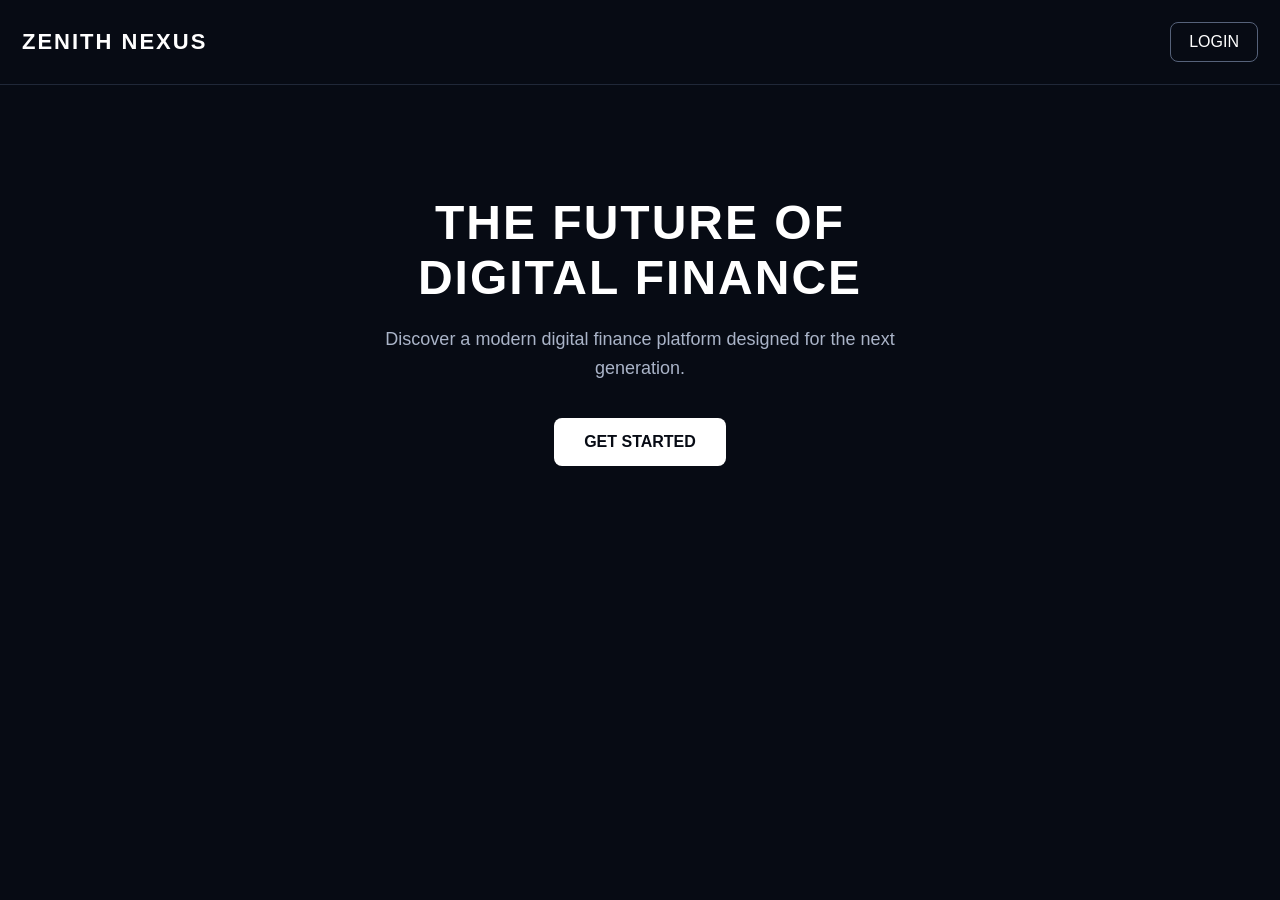
==== index.html @ 4c810466 "Create index.html" ====
<!DOCTYPE html>
<html lang="id">
<head>
  <meta charset="UTF-8">
  <meta name="viewport" content="width=device-width, initial-scale=1.0">
  <title>Zenith Nexus</title>

  <style>
    * {
      box-sizing: border-box;
      margin: 0;
      padding: 0;
    }

    body {
      font-family: Arial, sans-serif;
      background: #070b14;
      color: white;
      min-height: 100vh;
    }

    nav {
      padding: 22px;
      display: flex;
      justify-content: space-between;
      align-items: center;
      border-bottom: 1px solid #202838;
    }

    .logo {
      font-size: 22px;
      font-weight: bold;
      letter-spacing: 2px;
    }

    .login {
      color: white;
      text-decoration: none;
      border: 1px solid #56627a;
      padding: 10px 18px;
      border-radius: 8px;
    }

    .hero {
      text-align: center;
      padding: 110px 20px;
    }

    .hero h1 {
      font-size: 48px;
      margin-bottom: 20px;
      letter-spacing: 2px;
    }

    .hero p {
      color: #aab4c8;
      font-size: 18px;
      max-width: 600px;
      margin: auto;
      line-height: 1.6;
    }

    .button {
      display: inline-block;
      margin-top: 35px;
      padding: 15px 30px;
      background: white;
      color: #070b14;
      text-decoration: none;
      font-weight: bold;
      border-radius: 8px;
    }
  </style>
</head>

<body>

  <nav>
    <div class="logo">ZENITH NEXUS</div>
    <a class="login" href="#">LOGIN</a>
  </nav>

  <section class="hero">
    <h1>THE FUTURE OF<br>DIGITAL FINANCE</h1>

    <p>
      Discover a modern digital finance platform
      designed for the next generation.
    </p>

    <a class="button" href="#">GET STARTED</a>
  </section>

</body>
</html>
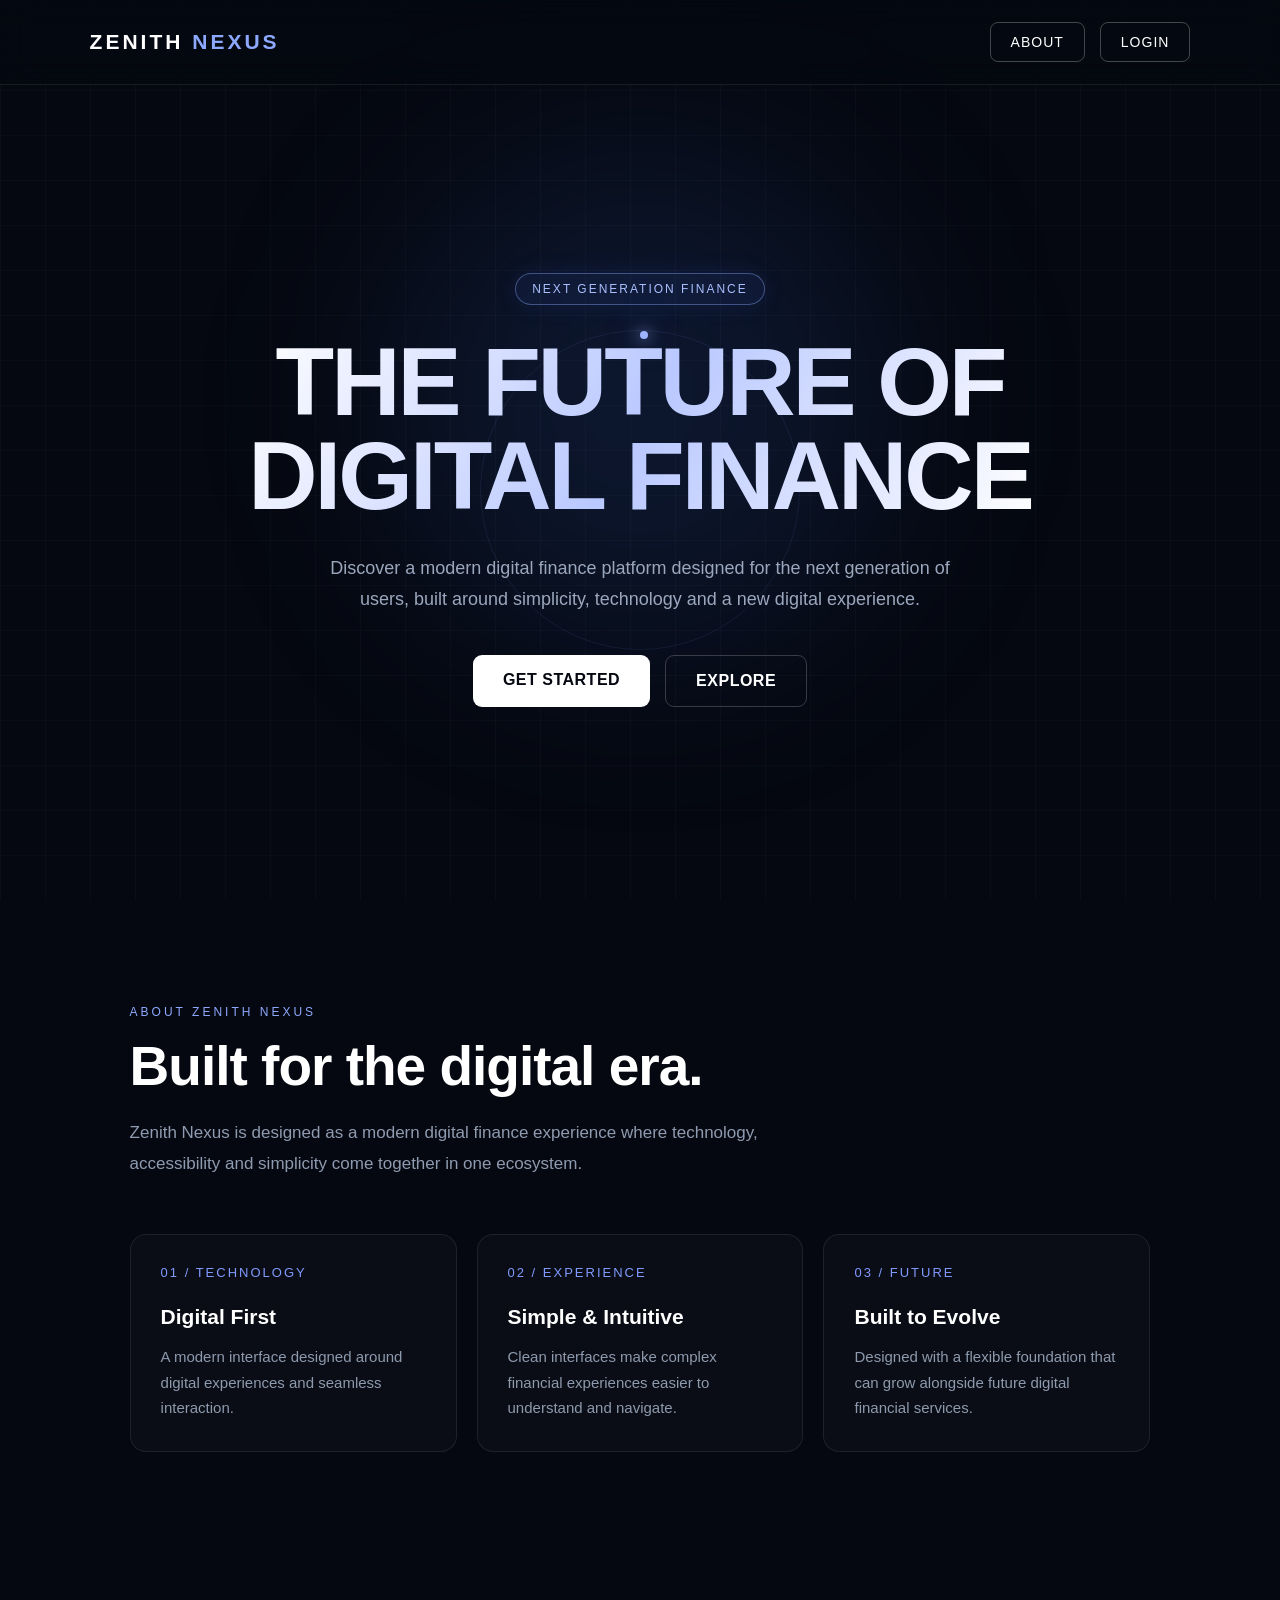
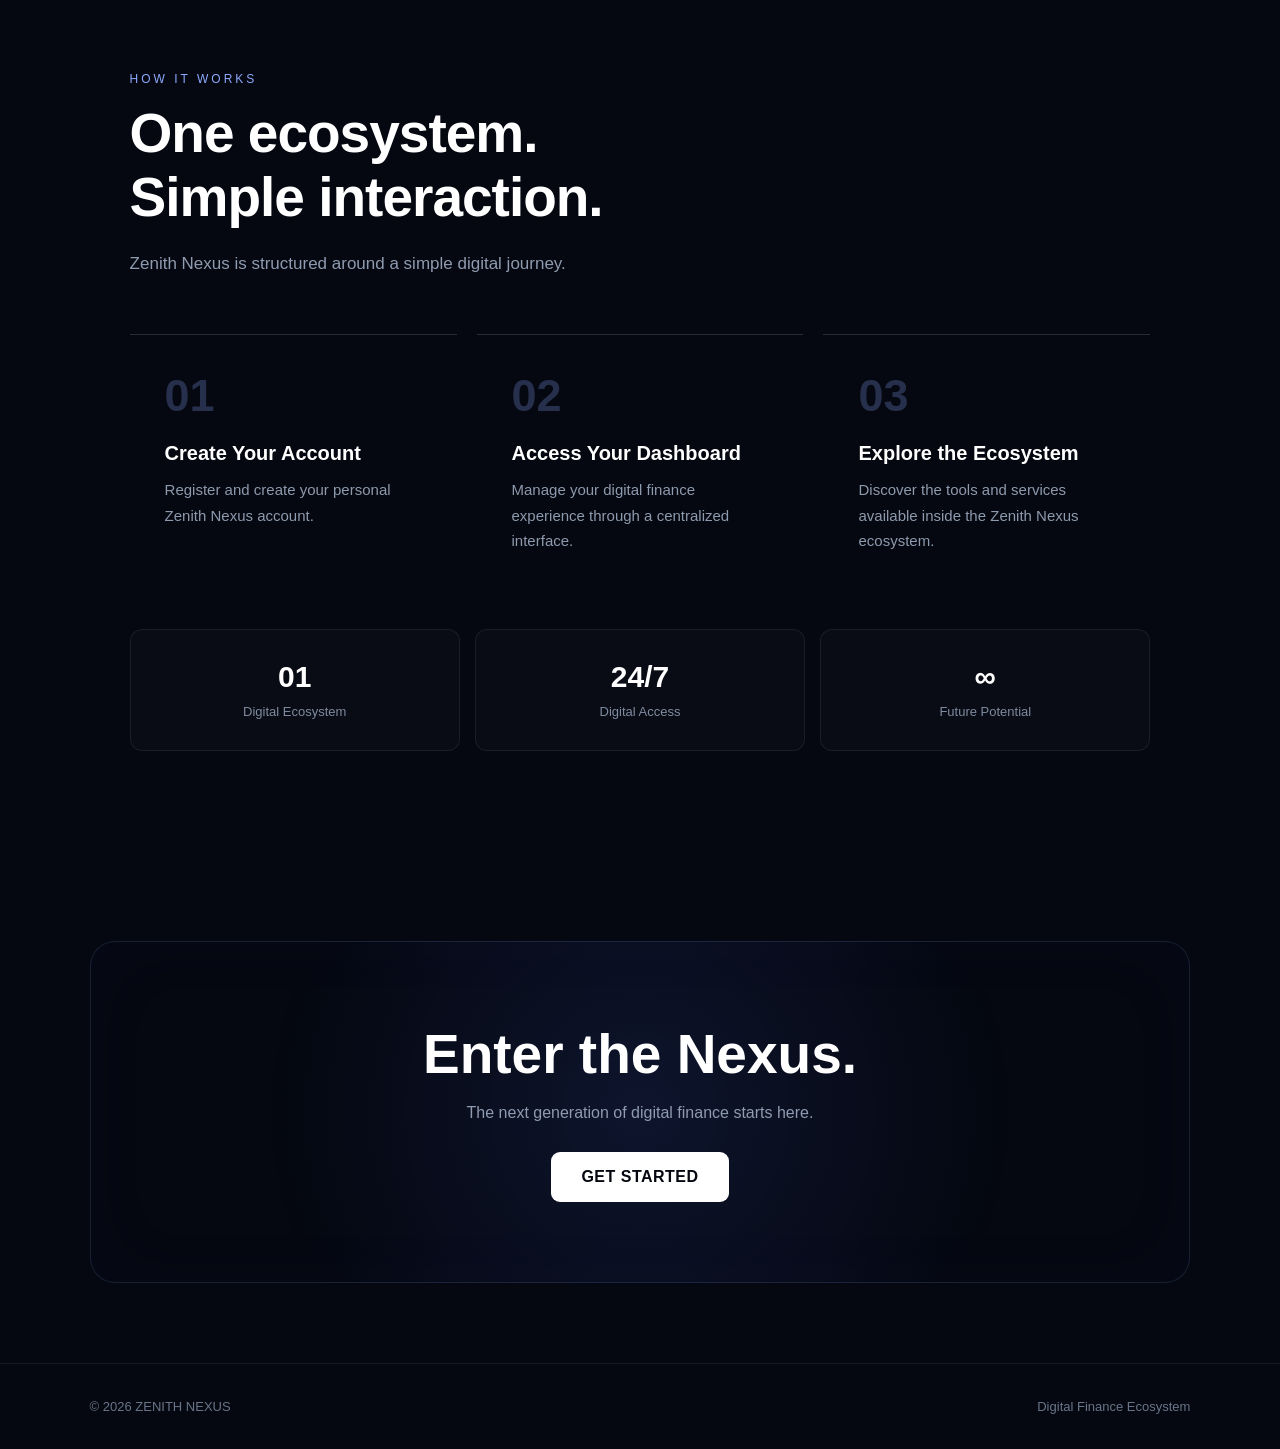
==== commit 60903625: "Update index.html" ====
--- a/index.html
+++ b/index.html
@@ -3,93 +3,909 @@
 <head>
   <meta charset="UTF-8">
   <meta name="viewport" content="width=device-width, initial-scale=1.0">
-  <title>Zenith Nexus</title>
+
+  <title>Zenith Nexus — The Future of Digital Finance</title>
 
   <style>
+    /* =========================
+       RESET
+    ========================= */
+
     * {
-      box-sizing: border-box;
       margin: 0;
       padding: 0;
+      box-sizing: border-box;
+    }
+
+    html {
+      scroll-behavior: smooth;
     }
 
     body {
-      font-family: Arial, sans-serif;
-      background: #070b14;
-      color: white;
+      font-family: Arial, Helvetica, sans-serif;
+      background: #050810;
+      color: #ffffff;
       min-height: 100vh;
-    }
+      overflow-x: hidden;
+    }
+
+    a {
+      color: inherit;
+      text-decoration: none;
+    }
+
+
+    /* =========================
+       BACKGROUND
+    ========================= */
+
+    body::before {
+      content: "";
+      position: fixed;
+      inset: 0;
+      pointer-events: none;
+      z-index: -2;
+
+      background-image:
+        linear-gradient(rgba(255,255,255,0.025) 1px, transparent 1px),
+        linear-gradient(90deg, rgba(255,255,255,0.025) 1px, transparent 1px);
+
+      background-size: 45px 45px;
+    }
+
+    body::after {
+      content: "";
+      position: fixed;
+      width: 500px;
+      height: 500px;
+      top: 150px;
+      left: 50%;
+      transform: translateX(-50%);
+      border-radius: 50%;
+      background: rgba(70, 120, 255, 0.12);
+      filter: blur(100px);
+      pointer-events: none;
+      z-index: -3;
+    }
+
+
+    /* =========================
+       NAVBAR
+    ========================= */
 
     nav {
-      padding: 22px;
+      width: 100%;
+      padding: 22px 7%;
       display: flex;
       justify-content: space-between;
       align-items: center;
-      border-bottom: 1px solid #202838;
+
+      border-bottom: 1px solid rgba(255,255,255,0.08);
+
+      background: rgba(5, 8, 16, 0.75);
+      backdrop-filter: blur(15px);
+
+      position: sticky;
+      top: 0;
+      z-index: 100;
     }
 
     .logo {
-      font-size: 22px;
-      font-weight: bold;
+      font-size: 21px;
+      font-weight: 700;
+      letter-spacing: 3px;
+    }
+
+    .logo span {
+      color: #8da9ff;
+    }
+
+    .nav-right {
+      display: flex;
+      align-items: center;
+      gap: 15px;
+    }
+
+    .nav-link {
+      padding: 11px 20px;
+      border: 1px solid rgba(255,255,255,0.25);
+      border-radius: 8px;
+
+      font-size: 14px;
+      letter-spacing: 1px;
+
+      transition: 0.3s ease;
+    }
+
+    .nav-link:hover {
+      background: #ffffff;
+      color: #050810;
+      box-shadow: 0 0 25px rgba(255,255,255,0.2);
+    }
+
+
+    /* =========================
+       HERO
+    ========================= */
+
+    .hero {
+      min-height: 90vh;
+      display: flex;
+      align-items: center;
+      justify-content: center;
+
+      text-align: center;
+      padding: 100px 20px;
+
+      position: relative;
+    }
+
+    .hero-content {
+      max-width: 900px;
+      animation: heroAppear 1.2s ease forwards;
+    }
+
+    .badge {
+      display: inline-block;
+
+      padding: 8px 16px;
+      margin-bottom: 30px;
+
+      border: 1px solid rgba(141,169,255,0.4);
+      border-radius: 50px;
+
+      color: #aabfff;
+      background: rgba(80,110,255,0.08);
+
+      font-size: 12px;
       letter-spacing: 2px;
-    }
-
-    .login {
-      color: white;
-      text-decoration: none;
-      border: 1px solid #56627a;
-      padding: 10px 18px;
-      border-radius: 8px;
-    }
-
-    .hero {
-      text-align: center;
-      padding: 110px 20px;
+      text-transform: uppercase;
+
+      box-shadow: 0 0 25px rgba(80,110,255,0.1);
     }
 
     .hero h1 {
-      font-size: 48px;
-      margin-bottom: 20px;
-      letter-spacing: 2px;
+      font-size: clamp(48px, 8vw, 96px);
+      line-height: 0.98;
+
+      letter-spacing: -3px;
+
+      margin-bottom: 30px;
+
+      background: linear-gradient(
+        120deg,
+        #ffffff,
+        #b9c8ff,
+        #ffffff
+      );
+
+      -webkit-background-clip: text;
+      -webkit-text-fill-color: transparent;
+    }
+
+    .hero h1 span {
+      display: block;
     }
 
     .hero p {
-      color: #aab4c8;
+      max-width: 650px;
+      margin: auto;
+
+      color: #9ba7bd;
+
       font-size: 18px;
-      max-width: 600px;
-      margin: auto;
-      line-height: 1.6;
+      line-height: 1.7;
+    }
+
+    .hero-buttons {
+      margin-top: 40px;
+
+      display: flex;
+      justify-content: center;
+      gap: 15px;
+
+      flex-wrap: wrap;
     }
 
     .button {
       display: inline-block;
-      margin-top: 35px;
-      padding: 15px 30px;
-      background: white;
-      color: #070b14;
-      text-decoration: none;
+
+      padding: 16px 30px;
+
+      border-radius: 9px;
+
+      font-weight: 700;
+      letter-spacing: 0.5px;
+
+      transition: all 0.3s ease;
+    }
+
+    .button-primary {
+      background: #ffffff;
+      color: #050810;
+    }
+
+    .button-primary:hover {
+      transform: translateY(-4px);
+      box-shadow:
+        0 10px 40px rgba(255,255,255,0.2);
+    }
+
+    .button-secondary {
+      border: 1px solid rgba(255,255,255,0.2);
+      color: #ffffff;
+    }
+
+    .button-secondary:hover {
+      background: rgba(255,255,255,0.08);
+      transform: translateY(-4px);
+    }
+
+
+    /* =========================
+       ORBIT
+    ========================= */
+
+    .orbit {
+      position: absolute;
+
+      width: 320px;
+      height: 320px;
+
+      border: 1px solid rgba(130,160,255,0.1);
+      border-radius: 50%;
+
+      animation: rotate 20s linear infinite;
+
+      pointer-events: none;
+    }
+
+    .orbit::before {
+      content: "";
+
+      position: absolute;
+
+      width: 8px;
+      height: 8px;
+
+      background: #9db4ff;
+
+      border-radius: 50%;
+
+      top: 0;
+      left: 50%;
+
+      box-shadow:
+        0 0 15px #9db4ff,
+        0 0 35px #567cff;
+    }
+
+
+    /* =========================
+       GENERAL SECTION
+    ========================= */
+
+    section.content-section {
+      padding: 110px 7%;
+      max-width: 1200px;
+      margin: auto;
+    }
+
+    .section-label {
+      color: #8da9ff;
+      font-size: 12px;
+      letter-spacing: 3px;
+      text-transform: uppercase;
+      margin-bottom: 15px;
+    }
+
+    .section-title {
+      font-size: clamp(32px, 5vw, 55px);
+      margin-bottom: 20px;
+      letter-spacing: -1px;
+    }
+
+    .section-description {
+      color: #8f9bb0;
+      max-width: 650px;
+      line-height: 1.8;
+      font-size: 17px;
+    }
+
+
+    /* =========================
+       ABOUT
+    ========================= */
+
+    .about-grid {
+      margin-top: 55px;
+
+      display: grid;
+      grid-template-columns: repeat(3, 1fr);
+      gap: 20px;
+    }
+
+    .card {
+      padding: 30px;
+
+      background: rgba(255,255,255,0.025);
+
+      border: 1px solid rgba(255,255,255,0.08);
+
+      border-radius: 16px;
+
+      transition: 0.35s ease;
+    }
+
+    .card:hover {
+      transform: translateY(-7px);
+
+      border-color: rgba(141,169,255,0.35);
+
+      background: rgba(100,130,255,0.05);
+
+      box-shadow:
+        0 15px 50px rgba(0,0,0,0.3);
+    }
+
+    .card-number {
+      font-size: 13px;
+      color: #809aff;
+      margin-bottom: 25px;
+      letter-spacing: 2px;
+    }
+
+    .card h3 {
+      font-size: 21px;
+      margin-bottom: 15px;
+    }
+
+    .card p {
+      color: #8e9aae;
+      line-height: 1.7;
+      font-size: 15px;
+    }
+
+
+    /* =========================
+       HOW IT WORKS
+    ========================= */
+
+    .steps {
+      margin-top: 55px;
+
+      display: grid;
+      grid-template-columns: repeat(3, 1fr);
+      gap: 20px;
+    }
+
+    .step {
+      padding: 35px;
+
+      border-top: 1px solid rgba(255,255,255,0.15);
+
+      position: relative;
+    }
+
+    .step-number {
+      font-size: 45px;
       font-weight: bold;
-      border-radius: 8px;
-    }
+
+      color: rgba(141,169,255,0.25);
+
+      margin-bottom: 20px;
+    }
+
+    .step h3 {
+      margin-bottom: 12px;
+      font-size: 20px;
+    }
+
+    .step p {
+      color: #8e9aae;
+      line-height: 1.7;
+      font-size: 15px;
+    }
+
+
+    /* =========================
+       STATS
+    ========================= */
+
+    .stats {
+      margin-top: 40px;
+
+      display: grid;
+      grid-template-columns: repeat(3, 1fr);
+      gap: 15px;
+    }
+
+    .stat {
+      padding: 30px;
+      text-align: center;
+
+      border: 1px solid rgba(255,255,255,0.07);
+      border-radius: 12px;
+
+      background: rgba(255,255,255,0.02);
+    }
+
+    .stat strong {
+      display: block;
+
+      font-size: 30px;
+
+      margin-bottom: 8px;
+    }
+
+    .stat span {
+      color: #7f8ba0;
+      font-size: 13px;
+    }
+
+
+    /* =========================
+       CTA
+    ========================= */
+
+    .cta {
+      text-align: center;
+
+      margin: 80px 7%;
+
+      padding: 80px 25px;
+
+      border-radius: 25px;
+
+      border: 1px solid rgba(141,169,255,0.15);
+
+      background:
+        radial-gradient(
+          circle at center,
+          rgba(80,110,255,0.12),
+          transparent 65%
+        );
+
+      box-shadow:
+        inset 0 0 80px rgba(80,110,255,0.03);
+    }
+
+    .cta h2 {
+      font-size: clamp(32px, 5vw, 55px);
+      margin-bottom: 18px;
+    }
+
+    .cta p {
+      color: #8f9bb0;
+      margin-bottom: 30px;
+    }
+
+
+    /* =========================
+       FOOTER
+    ========================= */
+
+    footer {
+      padding: 35px 7%;
+
+      border-top: 1px solid rgba(255,255,255,0.07);
+
+      display: flex;
+      justify-content: space-between;
+      align-items: center;
+
+      color: #69758a;
+      font-size: 13px;
+    }
+
+
+    /* =========================
+       ANIMATIONS
+    ========================= */
+
+    @keyframes heroAppear {
+
+      from {
+        opacity: 0;
+        transform: translateY(30px);
+      }
+
+      to {
+        opacity: 1;
+        transform: translateY(0);
+      }
+
+    }
+
+    @keyframes rotate {
+
+      from {
+        transform: rotate(0deg);
+      }
+
+      to {
+        transform: rotate(360deg);
+      }
+
+    }
+
+
+    /* =========================
+       MOBILE
+    ========================= */
+
+    @media (max-width: 700px) {
+
+      nav {
+        padding: 18px 20px;
+      }
+
+      .logo {
+        font-size: 17px;
+        letter-spacing: 2px;
+      }
+
+      .nav-link {
+        padding: 9px 15px;
+        font-size: 12px;
+      }
+
+      .hero {
+        min-height: 85vh;
+        padding: 80px 20px;
+      }
+
+      .hero h1 {
+        font-size: clamp(42px, 13vw, 65px);
+        letter-spacing: -2px;
+      }
+
+      .hero p {
+        font-size: 16px;
+      }
+
+      .orbit {
+        width: 260px;
+        height: 260px;
+      }
+
+      section.content-section {
+        padding: 80px 20px;
+      }
+
+      .about-grid,
+      .steps,
+      .stats {
+        grid-template-columns: 1fr;
+      }
+
+      .card,
+      .step {
+        padding: 25px;
+      }
+
+      .cta {
+        margin: 50px 20px;
+        padding: 60px 20px;
+      }
+
+      footer {
+        padding: 30px 20px;
+        flex-direction: column;
+        gap: 10px;
+        text-align: center;
+      }
+
+    }
+
   </style>
 </head>
 
+
 <body>
 
+
+  <!-- =========================
+       NAVBAR
+  ========================== -->
+
   <nav>
-    <div class="logo">ZENITH NEXUS</div>
-    <a class="login" href="#">LOGIN</a>
+
+    <div class="logo">
+      ZENITH <span>NEXUS</span>
+    </div>
+
+    <div class="nav-right">
+
+      <a href="#about" class="nav-link">
+        ABOUT
+      </a>
+
+      <a href="#" class="nav-link">
+        LOGIN
+      </a>
+
+    </div>
+
   </nav>
 
+
+
+  <!-- =========================
+       HERO
+  ========================== -->
+
   <section class="hero">
-    <h1>THE FUTURE OF<br>DIGITAL FINANCE</h1>
+
+    <div class="orbit"></div>
+
+    <div class="hero-content">
+
+      <div class="badge">
+        NEXT GENERATION FINANCE
+      </div>
+
+      <h1>
+        THE FUTURE OF
+        <span>DIGITAL FINANCE</span>
+      </h1>
+
+      <p>
+        Discover a modern digital finance platform
+        designed for the next generation of users,
+        built around simplicity, technology and
+        a new digital experience.
+      </p>
+
+      <div class="hero-buttons">
+
+        <a href="#how-it-works"
+           class="button button-primary">
+          GET STARTED
+        </a>
+
+        <a href="#about"
+           class="button button-secondary">
+          EXPLORE
+        </a>
+
+      </div>
+
+    </div>
+
+  </section>
+
+
+
+  <!-- =========================
+       ABOUT
+  ========================== -->
+
+  <section class="content-section" id="about">
+
+    <div class="section-label">
+      ABOUT ZENITH NEXUS
+    </div>
+
+    <h2 class="section-title">
+      Built for the digital era.
+    </h2>
+
+    <p class="section-description">
+      Zenith Nexus is designed as a modern digital
+      finance experience where technology,
+      accessibility and simplicity come together
+      in one ecosystem.
+    </p>
+
+
+    <div class="about-grid">
+
+      <div class="card">
+
+        <div class="card-number">
+          01 / TECHNOLOGY
+        </div>
+
+        <h3>
+          Digital First
+        </h3>
+
+        <p>
+          A modern interface designed around
+          digital experiences and seamless
+          interaction.
+        </p>
+
+      </div>
+
+
+      <div class="card">
+
+        <div class="card-number">
+          02 / EXPERIENCE
+        </div>
+
+        <h3>
+          Simple & Intuitive
+        </h3>
+
+        <p>
+          Clean interfaces make complex
+          financial experiences easier to
+          understand and navigate.
+        </p>
+
+      </div>
+
+
+      <div class="card">
+
+        <div class="card-number">
+          03 / FUTURE
+        </div>
+
+        <h3>
+          Built to Evolve
+        </h3>
+
+        <p>
+          Designed with a flexible foundation
+          that can grow alongside future
+          digital financial services.
+        </p>
+
+      </div>
+
+    </div>
+
+  </section>
+
+
+
+  <!-- =========================
+       HOW IT WORKS
+  ========================== -->
+
+  <section class="content-section" id="how-it-works">
+
+    <div class="section-label">
+      HOW IT WORKS
+    </div>
+
+    <h2 class="section-title">
+      One ecosystem.
+      <br>
+      Simple interaction.
+    </h2>
+
+    <p class="section-description">
+      Zenith Nexus is structured around a simple
+      digital journey.
+    </p>
+
+
+    <div class="steps">
+
+      <div class="step">
+
+        <div class="step-number">
+          01
+        </div>
+
+        <h3>
+          Create Your Account
+        </h3>
+
+        <p>
+          Register and create your personal
+          Zenith Nexus account.
+        </p>
+
+      </div>
+
+
+      <div class="step">
+
+        <div class="step-number">
+          02
+        </div>
+
+        <h3>
+          Access Your Dashboard
+        </h3>
+
+        <p>
+          Manage your digital finance experience
+          through a centralized interface.
+        </p>
+
+      </div>
+
+
+      <div class="step">
+
+        <div class="step-number">
+          03
+        </div>
+
+        <h3>
+          Explore the Ecosystem
+        </h3>
+
+        <p>
+          Discover the tools and services available
+          inside the Zenith Nexus ecosystem.
+        </p>
+
+      </div>
+
+    </div>
+
+
+    <!-- STATS -->
+
+    <div class="stats">
+
+      <div class="stat">
+        <strong>01</strong>
+        <span>Digital Ecosystem</span>
+      </div>
+
+      <div class="stat">
+        <strong>24/7</strong>
+        <span>Digital Access</span>
+      </div>
+
+      <div class="stat">
+        <strong>∞</strong>
+        <span>Future Potential</span>
+      </div>
+
+    </div>
+
+  </section>
+
+
+
+  <!-- =========================
+       CTA
+  ========================== -->
+
+  <section class="cta">
+
+    <h2>
+      Enter the Nexus.
+    </h2>
 
     <p>
-      Discover a modern digital finance platform
-      designed for the next generation.
+      The next generation of digital finance starts here.
     </p>
 
-    <a class="button" href="#">GET STARTED</a>
+    <a href="#" class="button button-primary">
+      GET STARTED
+    </a>
+
   </section>
+
+
+
+  <!-- =========================
+       FOOTER
+  ========================== -->
+
+  <footer>
+
+    <div>
+      © 2026 ZENITH NEXUS
+    </div>
+
+    <div>
+      Digital Finance Ecosystem
+    </div>
+
+  </footer>
+
 
 </body>
 </html>
